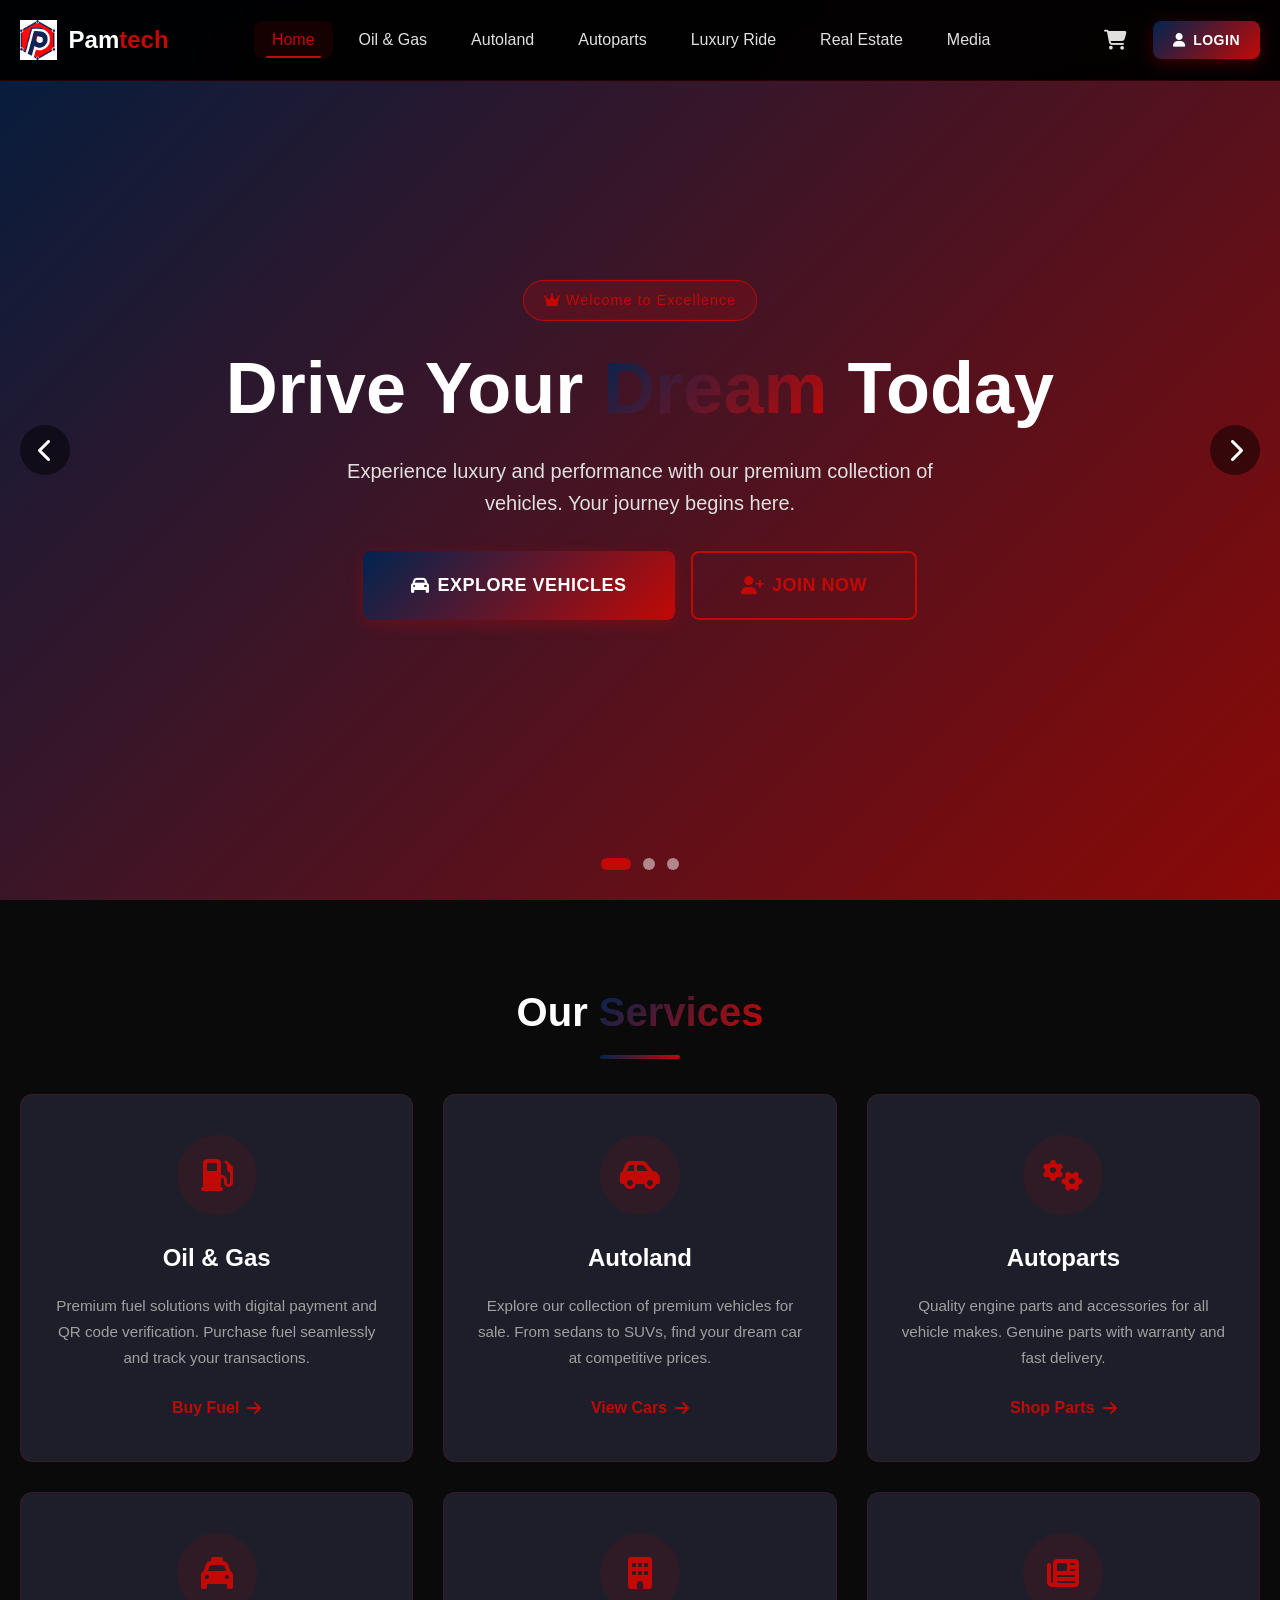
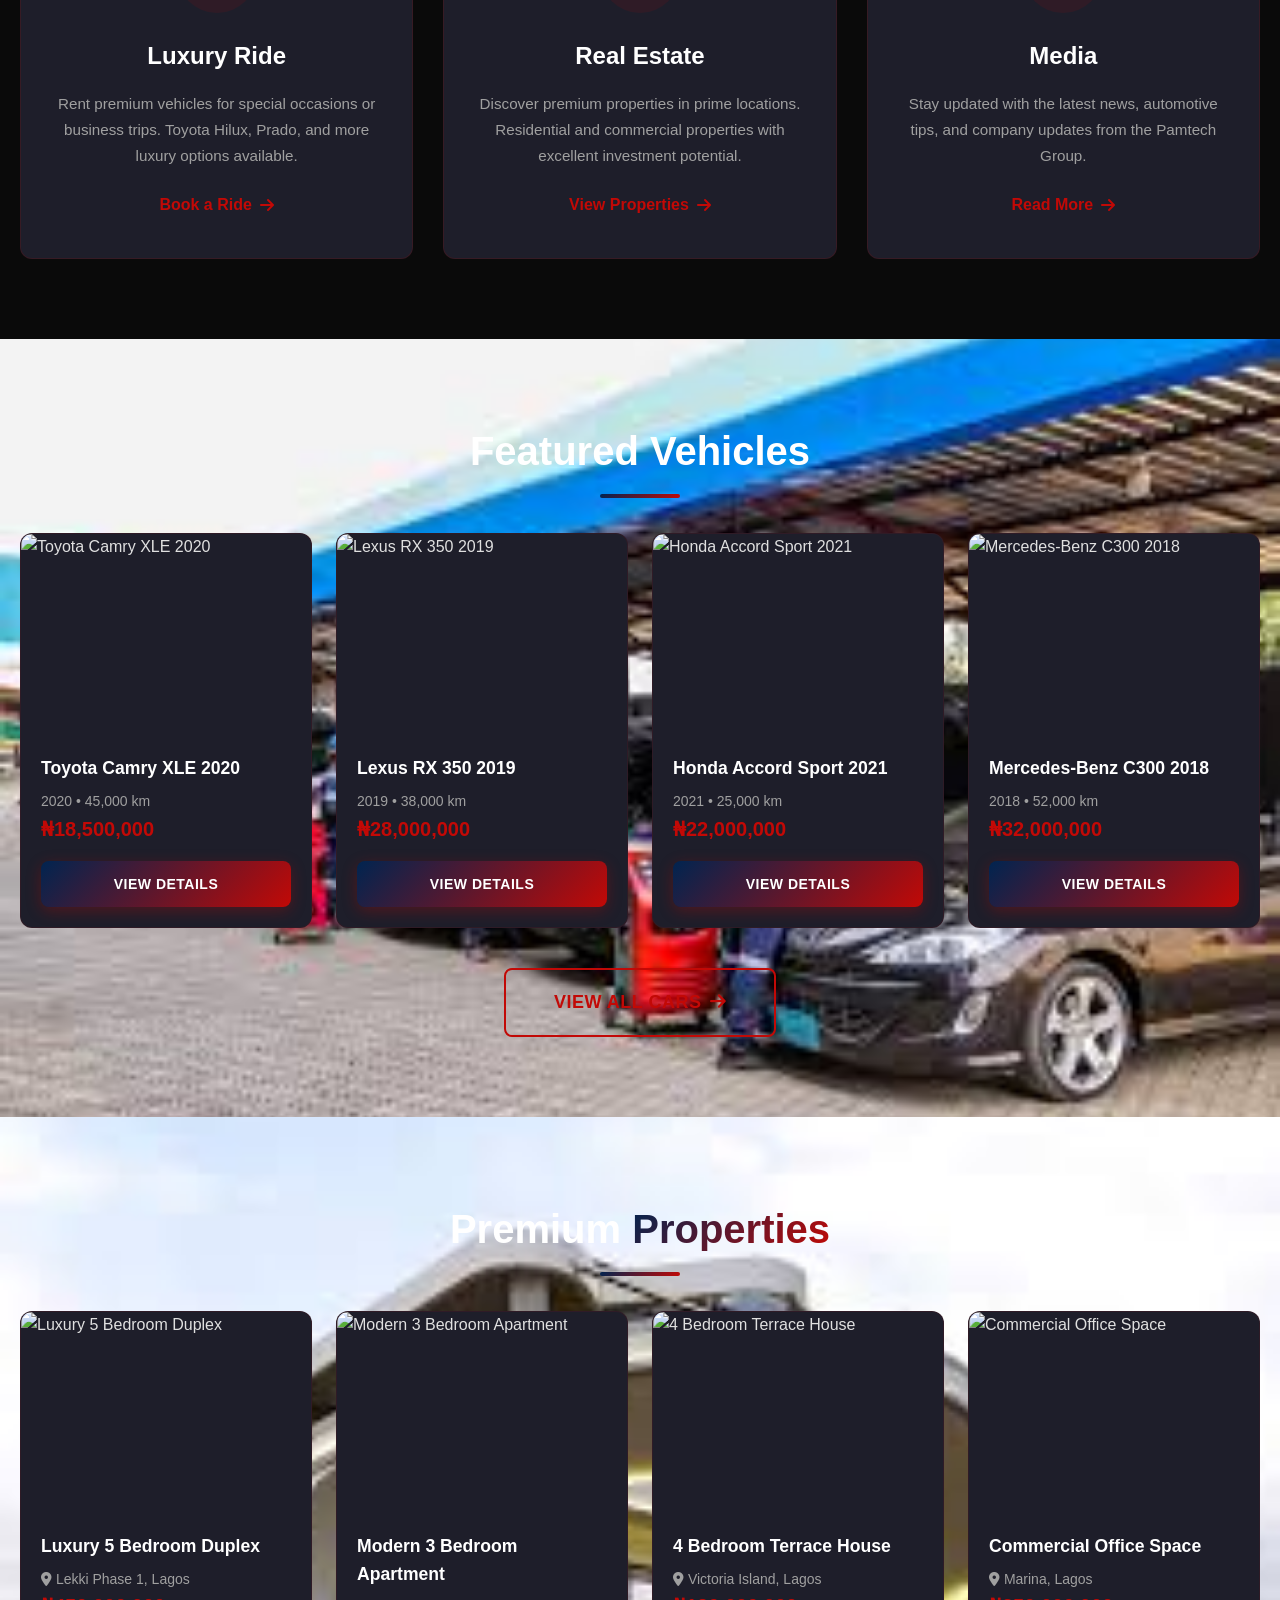
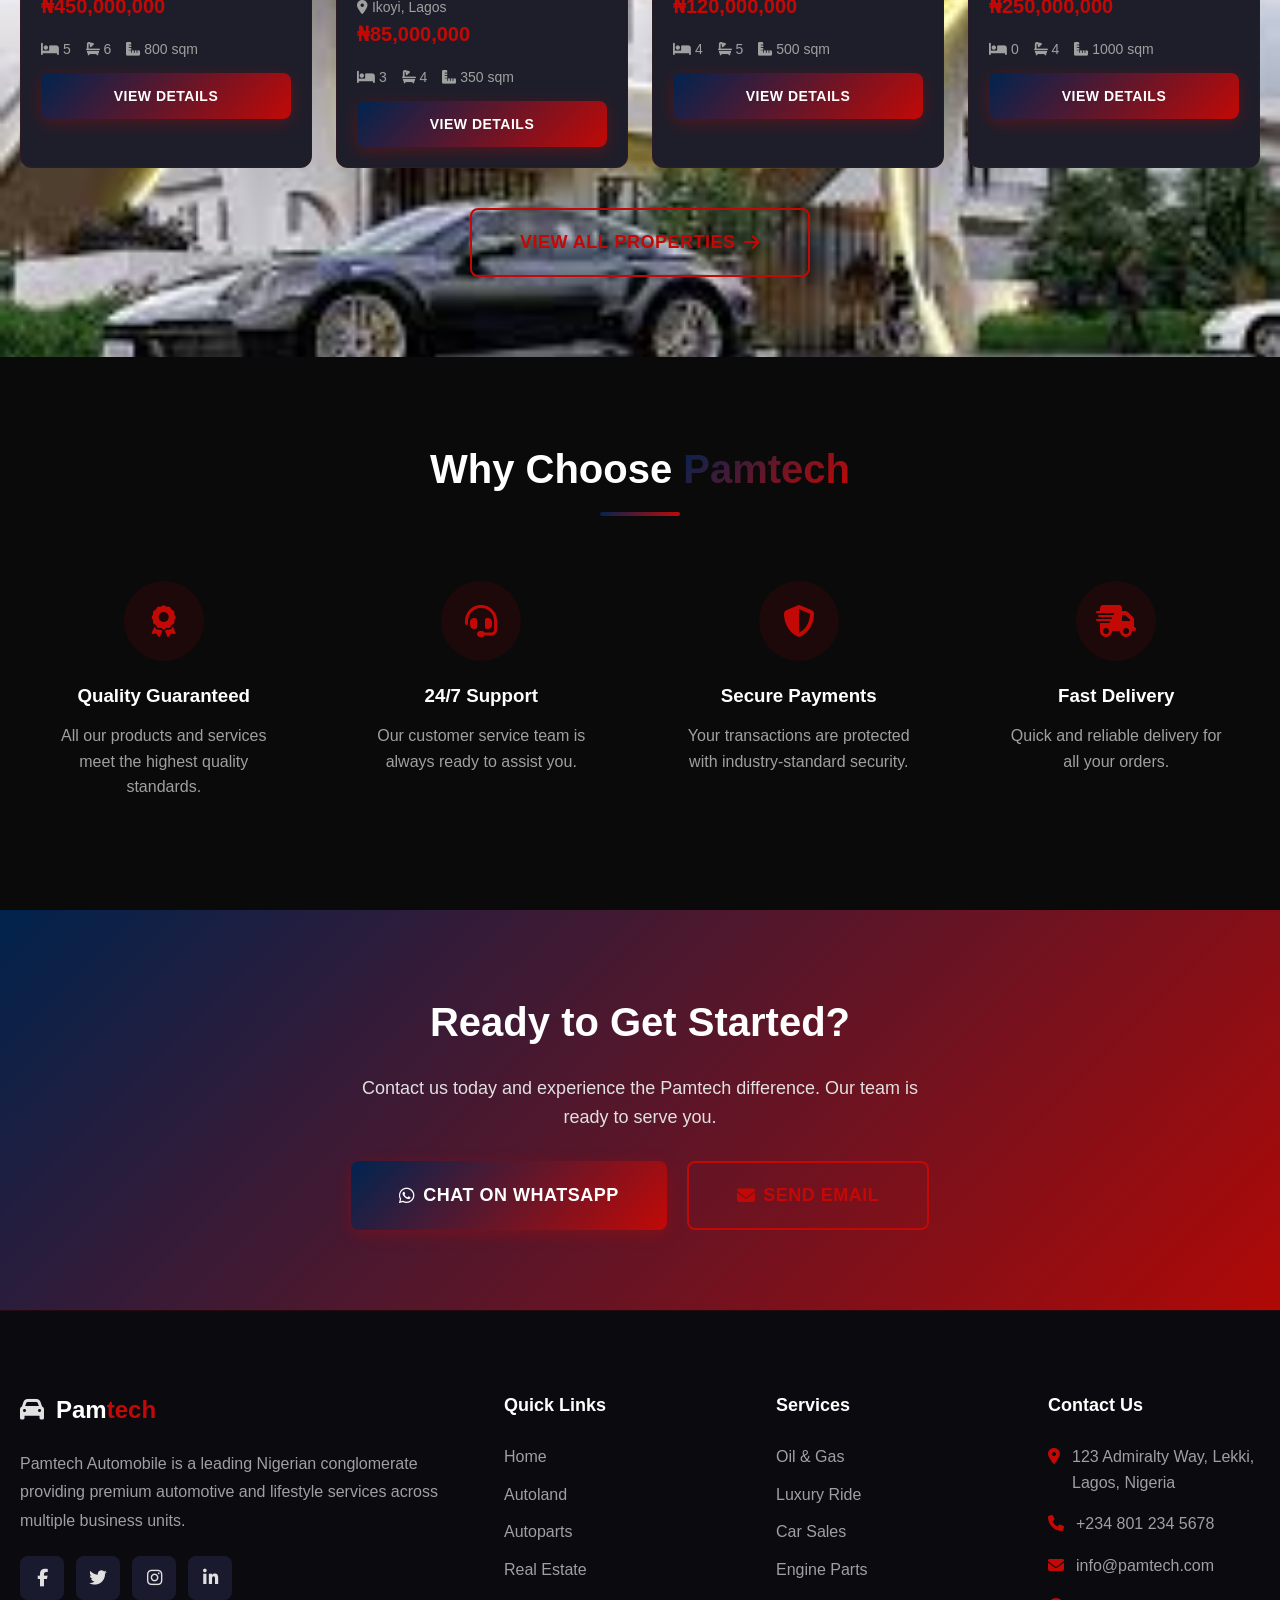
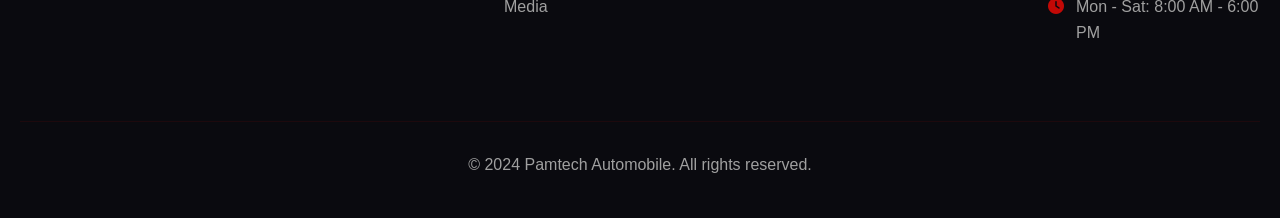
==== index.html @ 3d75d789 "first commit" ====
<!DOCTYPE html>
<html lang="en">

<head>
    <meta charset="UTF-8">
    <meta name="viewport" content="width=device-width, initial-scale=1.0">
    <title>Pamtech Automobile - Premium Automotive Services</title>
    <meta name="description"
        content="Pamtech Automobile - Your trusted partner for Oil & Gas, Car Sales, Autoparts, Luxury Rides, Real Estate, and Media services in Nigeria.">

    <!-- Font Awesome -->
    <link rel="stylesheet" href="https://cdnjs.cloudflare.com/ajax/libs/font-awesome/6.4.0/css/all.min.css">

    <!-- Main Stylesheet -->
    <style>
        /* ============================================
           PAMTECH AUTOMOBILE - MAIN STYLESHEET
           Theme: Dark + Custom Red (#c20906) & Dark Blue (#002450)
           ============================================ */

        /* CSS Variables */
        :root {
            --primary-red: #c20906;
            --primary-red-light: #e03a2e;
            --primary-blue: #002450;
            --primary-blue-light: #003a7a;
            --primary-white: #FFFFFF;
            --bg-main: #FFFFFF;
            --bg-section: #F8FAFC;
            --bg-card: #EAF1FF;
            --text-dark: #002450;
            --text-light: #020202;
            --text-muted: #6B7280;
            --accent-red: #c20906;
            --accent-blue: #002450;
            --gradient-primary: linear-gradient(135deg, #002450, #c20906);
            --gradient-hero: linear-gradient(135deg, rgba(0, 36, 80, 0.85), rgba(194, 9, 6, 0.8));
            --shadow-soft: 0 4px 15px rgba(0, 36, 80, 0.15);
            --shadow-card: 0 8px 25px rgba(0, 0, 0, 0.1);
            --shadow-dark: 0 4px 20px rgba(0, 0, 0, 0.3);
            --transition-fast: 0.2s ease;
            --transition-normal: 0.3s ease;
            --transition-slow: 0.5s ease;
            --radius-sm: 4px;
            --radius-md: 8px;
            --radius-lg: 12px;
            --radius-xl: 20px;
        }

        *,
        *::before,
        *::after {
            margin: 0;
            padding: 0;
            box-sizing: border-box;
        }

        html {
            scroll-behavior: smooth;
        }

        body {
            font-family: 'Segoe UI', Tahoma, Geneva, Verdana, sans-serif;
            background-color: #0a0a0a;
            color: #e0e0e0;
            line-height: 1.6;
            min-height: 100vh;
            overflow-x: hidden;
        }

        a {
            text-decoration: none;
            color: inherit;
            transition: var(--transition-fast);
        }

        img {
            max-width: 100%;
            height: auto;
            display: block;
        }

        button {
            cursor: pointer;
            border: none;
            outline: none;
            font-family: inherit;
            transition: var(--transition-fast);
        }

        input,
        select,
        textarea {
            font-family: inherit;
            outline: none;
            border: none;
        }

        ul,
        ol {
            list-style: none;
        }

        .container {
            max-width: 1400px;
            margin: 0 auto;
            padding: 0 20px;
        }

        .section {
            padding: 80px 0;
        }

        .section-title {
            font-size: 2.5rem;
            font-weight: 700;
            text-align: center;
            margin-bottom: 50px;
            position: relative;
            color: #ffffff;
        }

        .section-title::after {
            content: '';
            position: absolute;
            bottom: -15px;
            left: 50%;
            transform: translateX(-50%);
            width: 80px;
            height: 4px;
            background: var(--gradient-primary);
            border-radius: var(--radius-sm);
        }

        .text-gold {
            color: #c20906;
        }

        .text-gradient {
            background: var(--gradient-primary);
            -webkit-background-clip: text;
            -webkit-text-fill-color: transparent;
            background-clip: text;
        }

        .btn {
            display: inline-flex;
            align-items: center;
            justify-content: center;
            gap: 8px;
            padding: 14px 32px;
            font-size: 1rem;
            font-weight: 600;
            border-radius: var(--radius-md);
            transition: var(--transition-normal);
            text-transform: uppercase;
            letter-spacing: 0.5px;
        }

        .btn-primary {
            background: var(--gradient-primary);
            color: white;
            box-shadow: 0 4px 15px rgba(194, 9, 6, 0.3);
        }

        .btn-primary:hover {
            transform: translateY(-3px);
            box-shadow: 0 6px 25px rgba(194, 9, 6, 0.5);
        }

        .btn-secondary {
            background: transparent;
            color: #c20906;
            border: 2px solid #c20906;
        }

        .btn-secondary:hover {
            background: #c20906;
            color: white;
        }

        .btn-dark {
            background: #1a1a2e;
            color: white;
            border: 1px solid rgba(194, 9, 6, 0.3);
        }

        .btn-dark:hover {
            background: #c20906;
            color: white;
            border-color: #c20906;
        }

        .btn-sm {
            padding: 8px 20px;
            font-size: 0.875rem;
        }

        .btn-lg {
            padding: 18px 48px;
            font-size: 1.125rem;
        }

        .card {
            background: #1e1e2a;
            border-radius: var(--radius-lg);
            overflow: hidden;
            transition: var(--transition-normal);
            border: 1px solid rgba(194, 9, 6, 0.1);
        }

        .card:hover {
            transform: translateY(-8px);
            box-shadow: var(--shadow-card);
            border-color: rgba(194, 9, 6, 0.3);
        }

        .grid {
            display: grid;
            gap: 30px;
        }

        .grid-2 {
            grid-template-columns: repeat(2, 1fr);
        }

        .grid-3 {
            grid-template-columns: repeat(3, 1fr);
        }

        .grid-4 {
            grid-template-columns: repeat(4, 1fr);
        }

        /* Navigation */
        .navbar {
            position: fixed;
            top: 0;
            left: 0;
            right: 0;
            z-index: 1000;
            background: rgba(0, 0, 0, 0.95);
            backdrop-filter: blur(10px);
            border-bottom: 1px solid rgba(194, 9, 6, 0.2);
            transition: var(--transition-normal);
        }

        .navbar.scrolled {
            background: rgba(0, 36, 80, 0.98);
            box-shadow: var(--shadow-dark);
        }

        .navbar .container {
            display: flex;
            align-items: center;
            justify-content: space-between;
            height: 80px;
        }

        .logo {
            display: flex;
            align-items: center;
            gap: 12px;
            font-size: 1.5rem;
            font-weight: 700;
        }

        .logo-icon img {
            height: 40px;
            width: auto;
            display: block;
        }

        .logo-text {
            color: white;
        }

        .logo-text span {
            color: #c20906;
        }

        .nav-menu {
            display: flex;
            align-items: center;
            gap: 8px;
        }

        .nav-link {
            padding: 10px 18px;
            color: #e0e0e0;
            font-weight: 500;
            border-radius: var(--radius-md);
            transition: var(--transition-fast);
        }

        .nav-link:hover,
        .nav-link.active {
            color: #c20906;
            background: rgba(194, 9, 6, 0.1);
        }

        .nav-actions {
            display: flex;
            align-items: center;
            gap: 16px;
        }

        .cart-icon {
            position: relative;
            padding: 10px;
            color: #e0e0e0;
            font-size: 1.25rem;
            transition: var(--transition-fast);
        }

        .cart-icon:hover {
            color: #c20906;
        }

        .cart-count {
            position: absolute;
            top: 0;
            right: 0;
            width: 20px;
            height: 20px;
            background: #c20906;
            color: white;
            font-size: 0.75rem;
            font-weight: 700;
            border-radius: 50%;
            display: flex;
            align-items: center;
            justify-content: center;
        }

        .mobile-menu-btn {
            display: none;
            flex-direction: column;
            gap: 5px;
            padding: 10px;
            background: none;
        }

        .mobile-menu-btn span {
            width: 25px;
            height: 2px;
            background: white;
            transition: var(--transition-fast);
        }

        /* Hero Carousel */
        .hero-carousel {
            position: relative;
            height: 100vh;
            min-height: 700px;
            overflow: hidden;
            margin-top: 0;
        }

        .carousel-slides {
            position: relative;
            width: 100%;
            height: 100%;
        }

        .carousel-slide {
            position: absolute;
            top: 0;
            left: 0;
            width: 100%;
            height: 100%;
            opacity: 0;
            visibility: hidden;
            transition: opacity 0.8s ease-in-out, visibility 0.8s ease-in-out;
            background-size: cover;
            background-position: center;
            background-repeat: no-repeat;
        }

        .carousel-slide.active {
            opacity: 1;
            visibility: visible;
        }

        .carousel-slide::before {
            content: '';
            position: absolute;
            top: 0;
            left: 0;
            width: 100%;
            height: 100%;
            background: linear-gradient(135deg, rgba(0, 36, 80, 0.75), rgba(194, 9, 6, 0.7));
            z-index: 1;
        }

        .carousel-content {
            position: absolute;
            top: 50%;
            left: 50%;
            transform: translate(-50%, -50%);
            text-align: center;
            z-index: 2;
            width: 90%;
            max-width: 900px;
            color: white;
            animation: fadeInUp 0.8s ease;
        }

        .carousel-badge {
            display: inline-block;
            padding: 8px 20px;
            background: rgba(194, 9, 6, 0.2);
            border: 1px solid #c20906;
            border-radius: 50px;
            color: #c20906;
            font-size: 0.9rem;
            margin-bottom: 1.5rem;
            letter-spacing: 1px;
        }

        .carousel-content h1 {
            font-size: clamp(2.5rem, 6vw, 4.5rem);
            font-weight: 800;
            margin-bottom: 1.5rem;
            line-height: 1.2;
        }

        .carousel-content h1 span {
            background: var(--gradient-primary);
            -webkit-background-clip: text;
            background-clip: text;
            color: transparent;
        }

        .carousel-tagline {
            font-size: 1.25rem;
            color: #e0e0e0;
            margin-bottom: 2rem;
            max-width: 600px;
            margin-left: auto;
            margin-right: auto;
        }

        .carousel-buttons {
            display: flex;
            gap: 1rem;
            justify-content: center;
            flex-wrap: wrap;
        }

        .carousel-arrow {
            position: absolute;
            top: 50%;
            transform: translateY(-50%);
            width: 50px;
            height: 50px;
            background: rgba(0, 0, 0, 0.5);
            border-radius: 50%;
            display: flex;
            align-items: center;
            justify-content: center;
            cursor: pointer;
            z-index: 3;
            transition: var(--transition-normal);
            color: white;
            font-size: 1.5rem;
        }

        .carousel-arrow:hover {
            background: #c20906;
        }

        .carousel-arrow.prev {
            left: 20px;
        }

        .carousel-arrow.next {
            right: 20px;
        }

        .carousel-nav {
            position: absolute;
            bottom: 30px;
            left: 50%;
            transform: translateX(-50%);
            display: flex;
            gap: 12px;
            z-index: 3;
        }

        .carousel-dot {
            width: 12px;
            height: 12px;
            border-radius: 50%;
            background: rgba(255, 255, 255, 0.5);
            cursor: pointer;
            transition: var(--transition-normal);
        }

        .carousel-dot.active {
            background: #c20906;
            width: 30px;
            border-radius: 20px;
        }

        /* Services */
        .services-section {
            background-color: #0a0a0a;
        }

        .services-grid {
            display: grid;
            grid-template-columns: repeat(auto-fit, minmax(350px, 1fr));
            gap: 30px;
        }

        .service-card {
            background: #1e1e2a;
            border-radius: var(--radius-lg);
            padding: 40px 30px;
            text-align: center;
            transition: var(--transition-normal);
            border: 1px solid rgba(194, 9, 6, 0.15);
            position: relative;
            overflow: hidden;
        }

        .service-card::before {
            content: '';
            position: absolute;
            top: 0;
            left: 0;
            right: 0;
            height: 4px;
            background: var(--gradient-primary);
            transform: scaleX(0);
            transition: var(--transition-normal);
        }

        .service-card:hover::before {
            transform: scaleX(1);
        }

        .service-card:hover {
            transform: translateY(-10px);
            box-shadow: var(--shadow-card);
            border-color: rgba(194, 9, 6, 0.3);
        }

        .service-icon {
            width: 80px;
            height: 80px;
            background: rgba(194, 9, 6, 0.1);
            border-radius: 50%;
            display: flex;
            align-items: center;
            justify-content: center;
            margin: 0 auto 24px;
            font-size: 2rem;
            color: #c20906;
            transition: var(--transition-normal);
        }

        .service-card:hover .service-icon {
            background: var(--gradient-primary);
            color: white;
            transform: rotateY(360deg);
        }

        .service-title {
            font-size: 1.5rem;
            font-weight: 600;
            margin-bottom: 16px;
            color: white;
        }

        .service-description {
            color: #a0a0a0;
            font-size: 0.95rem;
            line-height: 1.7;
            margin-bottom: 24px;
        }

        .service-link {
            display: inline-flex;
            align-items: center;
            gap: 8px;
            color: #c20906;
            font-weight: 600;
            transition: var(--transition-fast);
        }

        .service-link:hover {
            gap: 12px;
        }

        /* Products & Properties Grid */
        .products-grid {
            display: grid;
            grid-template-columns: repeat(auto-fill, minmax(280px, 1fr));
            gap: 24px;
        }

        .product-card {
            background: #1e1e2a;
            border-radius: var(--radius-lg);
            overflow: hidden;
            transition: var(--transition-normal);
            border: 1px solid rgba(194, 9, 6, 0.1);
        }

        .product-card:hover {
            transform: translateY(-5px);
            box-shadow: var(--shadow-card);
            border-color: rgba(194, 9, 6, 0.3);
        }

        .product-image {
            width: 100%;
            height: 200px;
            object-fit: cover;
        }

        .product-info {
            padding: 20px;
        }

        .product-name {
            font-size: 1.1rem;
            font-weight: 600;
            color: white;
            margin-bottom: 8px;
        }

        .product-price {
            font-size: 1.25rem;
            font-weight: 700;
            color: #c20906;
            margin-bottom: 16px;
        }

        .product-actions {
            display: flex;
            gap: 10px;
        }

        .product-actions .btn {
            flex: 1;
            padding: 12px;
            font-size: 0.875rem;
        }

        /* Footer */
        .footer {
            background: #0a0a0f;
            border-top: 1px solid rgba(194, 9, 6, 0.15);
            padding: 80px 0 40px;
        }

        .footer-grid {
            display: grid;
            grid-template-columns: 2fr repeat(3, 1fr);
            gap: 60px;
            margin-bottom: 60px;
        }

        .footer-brand p {
            color: #a0a0a0;
            margin: 20px 0;
            line-height: 1.8;
        }

        .social-links {
            display: flex;
            gap: 12px;
        }

        .social-link {
            width: 44px;
            height: 44px;
            background: #1a1a2e;
            border-radius: var(--radius-md);
            display: flex;
            align-items: center;
            justify-content: center;
            color: #e0e0e0;
            font-size: 1.1rem;
            transition: var(--transition-fast);
        }

        .social-link:hover {
            background: #c20906;
            color: white;
        }

        .footer-title {
            font-size: 1.125rem;
            font-weight: 600;
            margin-bottom: 24px;
            color: white;
        }

        .footer-links li {
            margin-bottom: 12px;
        }

        .footer-links a {
            color: #a0a0a0;
            transition: var(--transition-fast);
        }

        .footer-links a:hover {
            color: #c20906;
            padding-left: 8px;
        }

        .footer-contact li {
            display: flex;
            align-items: flex-start;
            gap: 12px;
            margin-bottom: 16px;
            color: #a0a0a0;
        }

        .footer-contact i {
            color: #c20906;
            margin-top: 4px;
        }

        .footer-bottom {
            border-top: 1px solid rgba(194, 9, 6, 0.1);
            padding-top: 30px;
            text-align: center;
            color: #a0a0a0;
        }

        /* Animations */
        @keyframes fadeInUp {
            from {
                opacity: 0;
                transform: translateY(30px);
            }
            to {
                opacity: 1;
                transform: translateY(0);
            }
        }

        /* Responsive */
        @media (max-width: 992px) {
            .footer-grid {
                grid-template-columns: repeat(2, 1fr);
            }
            .carousel-arrow {
                width: 40px;
                height: 40px;
                font-size: 1.2rem;
            }
        }

        @media (max-width: 768px) {
            .nav-menu,
            .nav-actions .nav-btn {
                display: none;
            }
            .mobile-menu-btn {
                display: flex;
            }
            .section-title {
                font-size: 2rem;
            }
            .services-grid {
                grid-template-columns: 1fr;
            }
            .grid-2,
            .grid-3,
            .grid-4 {
                grid-template-columns: 1fr;
            }
            .footer-grid {
                grid-template-columns: 1fr;
                gap: 40px;
            }
            .carousel-arrow {
                display: none;
            }
        }

        @media (max-width: 480px) {
            .carousel-content h1 {
                font-size: 2rem;
            }
            .carousel-tagline {
                font-size: 1rem;
            }
            .section {
                padding: 50px 0;
            }
        }

        .notification {
            position: fixed;
            top: 100px;
            right: 20px;
            background: #1e1e2a;
            border-radius: var(--radius-md);
            padding: 20px 24px;
            display: flex;
            align-items: center;
            gap: 16px;
            box-shadow: var(--shadow-card);
            border-left: 4px solid #c20906;
            z-index: 3000;
            transform: translateX(150%);
            transition: var(--transition-normal);
        }

        .notification.show {
            transform: translateX(0);
        }

        /* ============================================
           WORLD-CLASS SCROLL TO TOP BUTTON (PERCENTAGE)
           ============================================ */
        .scroll-top-btn {
            position: fixed;
            bottom: 30px;
            right: 30px;
            width: 64px;
            height: 64px;
            border-radius: 50%;
            background: #1e1e2a;
            border: 2px solid rgba(194, 9, 6, 0.7);
            backdrop-filter: blur(4px);
            display: flex;
            flex-direction: column;
            align-items: center;
            justify-content: center;
            gap: 2px;
            cursor: pointer;
            z-index: 9999;
            opacity: 0;
            visibility: hidden;
            transform: scale(0.7);
            transition: all 0.35s cubic-bezier(0.2, 0.9, 0.4, 1.1);
            box-shadow: 0 8px 20px rgba(0, 0, 0, 0.4), 0 0 0 0 rgba(194, 9, 6, 0.2);
            color: white;
            font-weight: 600;
            text-decoration: none;
        }

        .scroll-top-btn.visible {
            opacity: 1;
            visibility: visible;
            transform: scale(1);
        }

        .scroll-top-btn:hover {
            background: #c20906;
            border-color: #c20906;
            transform: scale(1.08);
            box-shadow: 0 12px 28px rgba(194, 9, 6, 0.4);
        }

        .scroll-top-btn:active {
            transform: scale(0.96);
        }

        .scroll-top-btn i {
            font-size: 20px;
            margin-bottom: 2px;
            filter: drop-shadow(0 1px 2px rgba(0,0,0,0.2));
        }

        .scroll-percent-text {
            font-size: 12px;
            font-weight: 700;
            letter-spacing: 0.5px;
            background: rgba(0,0,0,0.6);
            padding: 0px 4px;
            border-radius: 20px;
            line-height: 1.2;
        }

        .scroll-top-btn:hover .scroll-percent-text {
            background: rgba(0,0,0,0.8);
        }

        /* subtle ring pulse effect */
        @keyframes softPulse {
            0% { box-shadow: 0 0 0 0 rgba(194, 9, 6, 0.4); }
            70% { box-shadow: 0 0 0 8px rgba(194, 9, 6, 0); }
            100% { box-shadow: 0 0 0 0 rgba(194, 9, 6, 0); }
        }

        .scroll-top-btn.visible {
            animation: softPulse 1.5s infinite;
        }

        .scroll-top-btn:hover {
            animation: none;
        }

        @media (max-width: 768px) {
            .scroll-top-btn {
                width: 54px;
                height: 54px;
                bottom: 20px;
                right: 20px;
            }
            .scroll-top-btn i {
                font-size: 18px;
            }
            .scroll-percent-text {
                font-size: 10px;
            }
        }

        /* ============================================
           WORLD-CLASS HAMBURGER MENU (MOBILE DRAWER)
           ============================================ */
        .mobile-drawer-overlay {
            position: fixed;
            top: 0;
            left: 0;
            width: 100%;
            height: 100%;
            background: rgba(0, 0, 0, 0.7);
            backdrop-filter: blur(5px);
            z-index: 2000;
            opacity: 0;
            visibility: hidden;
            transition: opacity 0.3s ease, visibility 0.3s ease;
        }

        .mobile-drawer-overlay.active {
            opacity: 1;
            visibility: visible;
        }

        .mobile-drawer {
            position: fixed;
            top: 0;
            right: -100%;
            width: min(85%, 320px);
            height: 100%;
            background: #0f0f17;
            backdrop-filter: blur(20px);
            box-shadow: -10px 0 30px rgba(0, 0, 0, 0.5);
            z-index: 2001;
            transition: right 0.4s cubic-bezier(0.2, 0.9, 0.4, 1.1);
            display: flex;
            flex-direction: column;
            border-left: 1px solid rgba(194, 9, 6, 0.3);
        }

        .mobile-drawer.open {
            right: 0;
        }

        .drawer-header {
            display: flex;
            justify-content: space-between;
            align-items: center;
            padding: 24px 20px;
            border-bottom: 1px solid rgba(194, 9, 6, 0.2);
            background: rgba(0, 0, 0, 0.5);
        }

        .drawer-logo {
            display: flex;
            align-items: center;
            gap: 10px;
            font-size: 1.3rem;
            font-weight: 700;
            color: white;
        }

        .drawer-logo span {
            color: #c20906;
        }

        .drawer-close {
            width: 40px;
            height: 40px;
            background: rgba(194, 9, 6, 0.15);
            border-radius: 50%;
            display: flex;
            align-items: center;
            justify-content: center;
            cursor: pointer;
            transition: all 0.2s;
            color: white;
            font-size: 1.2rem;
        }

        .drawer-close:hover {
            background: #c20906;
            transform: rotate(90deg);
        }

        .drawer-nav {
            flex: 1;
            padding: 30px 20px;
            display: flex;
            flex-direction: column;
            gap: 12px;
        }

        .drawer-nav-link {
            display: flex;
            align-items: center;
            gap: 14px;
            padding: 14px 18px;
            font-size: 1.1rem;
            font-weight: 500;
            color: #e0e0e0;
            border-radius: var(--radius-md);
            transition: all 0.25s;
            background: rgba(255, 255, 255, 0.02);
            border: 1px solid transparent;
        }

        .drawer-nav-link i {
            width: 24px;
            color: #c20906;
            font-size: 1.2rem;
        }

        .drawer-nav-link:hover, .drawer-nav-link.active {
            background: rgba(194, 9, 6, 0.12);
            border-color: rgba(194, 9, 6, 0.3);
            color: white;
            transform: translateX(6px);
        }

        .drawer-footer {
            padding: 24px 20px 40px;
            border-top: 1px solid rgba(194, 9, 6, 0.15);
            display: flex;
            flex-direction: column;
            gap: 16px;
        }

        .drawer-auth-btn {
            display: flex;
            align-items: center;
            justify-content: center;
            gap: 12px;
            background: var(--gradient-primary);
            padding: 12px;
            border-radius: var(--radius-md);
            color: white;
            font-weight: 600;
            transition: 0.2s;
        }

        .drawer-auth-btn:hover {
            transform: translateY(-2px);
            box-shadow: 0 6px 14px rgba(194, 9, 6, 0.3);
        }

        .drawer-social {
            display: flex;
            justify-content: center;
            gap: 18px;
            margin-top: 8px;
        }

        .drawer-social a {
            width: 38px;
            height: 38px;
            background: #1a1a2e;
            border-radius: 50%;
            display: flex;
            align-items: center;
            justify-content: center;
            color: #e0e0e0;
            transition: 0.2s;
        }

        .drawer-social a:hover {
            background: #c20906;
            color: white;
        }

        body.drawer-open {
            overflow: hidden;
        }

        /* ============================================
           WORLD-CLASS HOVER EFFECTS (CTAs + NAVBAR)
           ============================================ */

        /* --- NAVBAR LINK HOVER EFFECTS (premium underline + subtle scale) --- */
        .nav-link {
            position: relative;
            transition: color 0.3s ease, background 0.3s ease;
        }

        .nav-link::after {
            content: '';
            position: absolute;
            bottom: 0;
            left: 50%;
            width: 0;
            height: 2px;
            background: linear-gradient(90deg, #c20906, #ff4d4d);
            transition: width 0.35s cubic-bezier(0.2, 0.9, 0.4, 1.1), left 0.35s ease;
            border-radius: 2px;
        }

        .nav-link:hover::after {
            width: 70%;
            left: 15%;
        }

        .nav-link:hover {
            color: #c20906;
            text-shadow: 0 0 5px rgba(194, 9, 6, 0.3);
            transform: translateY(-1px);
        }

        /* active link gets a permanent underline accent */
        .nav-link.active::after {
            width: 70%;
            left: 15%;
            background: #c20906;
        }

        /* --- CTA BUTTONS (all .btn classes) --- */
        .btn {
            transition: all 0.35s cubic-bezier(0.2, 0.9, 0.4, 1.1);
            position: relative;
            overflow: hidden;
        }

        /* premium glow & scale */
        .btn-primary:hover {
            transform: scale(1.05) translateY(-3px);
            box-shadow: 0 12px 28px rgba(194, 9, 6, 0.5);
            letter-spacing: 1px;
        }

        .btn-secondary:hover {
            transform: scale(1.05) translateY(-2px);
            box-shadow: 0 8px 20px rgba(194, 9, 6, 0.4);
            background: #c20906;
            border-color: #c20906;
            letter-spacing: 1px;
        }

        .btn-dark:hover {
            transform: scale(1.05) translateY(-2px);
            box-shadow: 0 8px 18px rgba(0, 0, 0, 0.5);
            background: #c20906;
            border-color: #c20906;
        }

        /* icon movement on CTA hover */
        .btn i, .service-link i, .drawer-auth-btn i {
            transition: transform 0.3s ease;
        }

        .btn:hover i, .service-link:hover i, .drawer-auth-btn:hover i {
            transform: translateX(5px) scale(1.1);
        }

        /* service link hover effect */
        .service-link {
            transition: gap 0.3s ease, color 0.2s;
        }
        .service-link:hover {
            gap: 14px;
            color: #ff4d4d;
            text-shadow: 0 0 3px rgba(194,9,6,0.3);
        }

        /* product card action buttons */
        .product-actions .btn {
            transition: all 0.3s cubic-bezier(0.2, 0.9, 0.4, 1.1);
        }
        .product-actions .btn:hover {
            transform: translateY(-3px) scale(1.02);
            box-shadow: 0 6px 14px rgba(194, 9, 6, 0.4);
        }

        /* carousel buttons */
        .carousel-buttons .btn:hover {
            transform: scale(1.05) translateY(-3px);
        }

        /* footer social links */
        .social-link {
            transition: all 0.3s cubic-bezier(0.2, 0.9, 0.4, 1.1);
        }
        .social-link:hover {
            transform: translateY(-5px) scale(1.1);
            box-shadow: 0 6px 12px rgba(194, 9, 6, 0.3);
        }

        /* footer contact & link hovers */
        .footer-links a {
            transition: all 0.25s ease;
        }
        .footer-links a:hover {
            padding-left: 12px;
            color: #c20906;
            text-shadow: 0 0 4px rgba(194,9,6,0.2);
        }

        /* cart icon hover */
        .cart-icon:hover {
            transform: scale(1.1) rotate(5deg);
            color: #c20906;
        }

        /* mobile drawer links already have transformX, we add extra glow */
        .drawer-nav-link:hover {
            transform: translateX(8px);
            box-shadow: 0 2px 8px rgba(194, 9, 6, 0.2);
        }

        /* Login button in nav */
        .nav-actions .btn-primary.btn-sm:hover {
            transform: scale(1.08) translateY(-2px);
        }
    </style>
</head>

<body>
    <!-- Navigation -->
    <nav class="navbar">
        <div class="container">
            <a href="index.html" class="logo">
                <div class="logo-icon">
                    <img src="/img/download (3).png" alt="Pamtech Logo" style="height: 40px; width: auto;">
                </div>
                <span class="logo-text">Pam<span>tech</span></span>
            </a>
            <ul class="nav-menu">
                <li><a href="index.html" class="nav-link active">Home</a></li>
                <li><a href="fuel.html" class="nav-link">Oil & Gas</a></li>
                <li><a href="cars.html" class="nav-link">Autoland</a></li>
                <li><a href="autoparts.html" class="nav-link">Autoparts</a></li>
                <li><a href="luxury-rides.html" class="nav-link">Luxury Ride</a></li>
                <li><a href="properties.html" class="nav-link">Real Estate</a></li>
                <li><a href="media.html" class="nav-link">Media</a></li>
            </ul>
            <div class="nav-actions">
                <a href="cart.html" class="cart-icon">
                    <i class="fas fa-shopping-cart"></i>
                    <span class="cart-count" style="display: none;">0</span>
                </a>
                <a href="login.html" class="btn btn-primary btn-sm auth-link">
                    <i class="fas fa-user"></i> Login
                </a>
                <button class="mobile-menu-btn" id="hamburgerBtn" aria-label="Menu">
                    <span></span>
                    <span></span>
                    <span></span>
                </button>
            </div>
        </div>
    </nav>

    <!-- Mobile Drawer Overlay & Panel -->
    <div class="mobile-drawer-overlay" id="drawerOverlay"></div>
    <div class="mobile-drawer" id="mobileDrawer">
        <div class="drawer-header">
            <div class="drawer-logo">
                <i class="fas fa-car" style="color: #c20906;"></i>
                <span>Pam<span>tech</span></span>
            </div>
            <div class="drawer-close" id="drawerCloseBtn">
                <i class="fas fa-times"></i>
            </div>
        </div>
        <div class="drawer-nav">
            <a href="index.html" class="drawer-nav-link active"><i class="fas fa-home"></i> Home</a>
            <a href="fuel.html" class="drawer-nav-link"><i class="fas fa-gas-pump"></i> Oil & Gas</a>
            <a href="cars.html" class="drawer-nav-link"><i class="fas fa-car-side"></i> Autoland</a>
            <a href="autoparts.html" class="drawer-nav-link"><i class="fas fa-cogs"></i> Autoparts</a>
            <a href="luxury-rides.html" class="drawer-nav-link"><i class="fas fa-taxi"></i> Luxury Ride</a>
            <a href="properties.html" class="drawer-nav-link"><i class="fas fa-building"></i> Real Estate</a>
            <a href="media.html" class="drawer-nav-link"><i class="fas fa-newspaper"></i> Media</a>
            <a href="cart.html" class="drawer-nav-link"><i class="fas fa-shopping-cart"></i> Cart <span class="cart-count-drawer" style="margin-left: auto; background:#c20906; padding:2px 8px; border-radius:20px; font-size:12px;">0</span></a>
        </div>
        <div class="drawer-footer">
            <a href="login.html" class="drawer-auth-btn"><i class="fas fa-user-circle"></i> Sign In / Register</a>
            <div class="drawer-social">
                <a href="#"><i class="fab fa-facebook-f"></i></a>
                <a href="#"><i class="fab fa-twitter"></i></a>
                <a href="#"><i class="fab fa-instagram"></i></a>
                <a href="#"><i class="fab fa-linkedin-in"></i></a>
            </div>
        </div>
    </div>

    <!-- Hero Carousel Section -->
    <section class="hero-carousel">
        <div class="carousel-slides">
            <div class="carousel-slide active" style="background-image: url('https://images.unsplash.com/photo-1492144534655-ae79c964c9d7?w=1600');">
                <div class="carousel-content">
                    <div class="carousel-badge"><i class="fas fa-crown"></i> Welcome to Excellence</div>
                    <h1>Drive Your <span>Dream</span> Today</h1>
                    <p class="carousel-tagline">Experience luxury and performance with our premium collection of vehicles. Your journey begins here.</p>
                    <div class="carousel-buttons">
                        <a href="cars.html" class="btn btn-primary btn-lg"><i class="fas fa-car"></i> Explore Vehicles</a>
                        <a href="signup.html" class="btn btn-secondary btn-lg"><i class="fas fa-user-plus"></i> Join Now</a>
                    </div>
                </div>
            </div>
            <div class="carousel-slide" style="background-image: url('https://images.unsplash.com/photo-1549317661-bd32c8ce0db2?w=1600');">
                <div class="carousel-content">
                    <div class="carousel-badge"><i class="fas fa-gas-pump"></i> Oil & Gas Solutions</div>
                    <h1>Premium <span>Fuel</span> Services</h1>
                    <p class="carousel-tagline">Digital fuel purchase with QR verification. Quality guaranteed at competitive prices.</p>
                    <div class="carousel-buttons">
                        <a href="fuel.html" class="btn btn-primary btn-lg"><i class="fas fa-gas-pump"></i> Buy Fuel</a>
                        <a href="signup.html" class="btn btn-secondary btn-lg"><i class="fas fa-user-plus"></i> Get Started</a>
                    </div>
                </div>
            </div>
            <div class="carousel-slide" style="background-image: url('https://images.unsplash.com/photo-1600585154340-be6161a56a0c?w=1600');">
                <div class="carousel-content">
                    <div class="carousel-badge"><i class="fas fa-building"></i> Real Estate & Luxury</div>
                    <h1>Invest in <span>Premium</span> Properties</h1>
                    <p class="carousel-tagline">Discover exclusive properties in prime locations. Your dream home or investment awaits.</p>
                    <div class="carousel-buttons">
                        <a href="properties.html" class="btn btn-primary btn-lg"><i class="fas fa-building"></i> View Properties</a>
                        <a href="luxury-rides.html" class="btn btn-secondary btn-lg"><i class="fas fa-taxi"></i> Luxury Rides</a>
                    </div>
                </div>
            </div>
        </div>
        <div class="carousel-arrow prev" id="carouselPrev"><i class="fas fa-chevron-left"></i></div>
        <div class="carousel-arrow next" id="carouselNext"><i class="fas fa-chevron-right"></i></div>
        <div class="carousel-nav" id="carouselDots">
            <div class="carousel-dot active" data-slide="0"></div>
            <div class="carousel-dot" data-slide="1"></div>
            <div class="carousel-dot" data-slide="2"></div>
        </div>
    </section>

    <!-- Services Section -->
    <section class="section services-section" id="services">
        <div class="container">
            <h2 class="section-title">Our <span class="text-gradient">Services</span></h2>
            <div class="services-grid">
                <div class="service-card"><div class="service-icon"><i class="fas fa-gas-pump"></i></div><h3 class="service-title">Oil & Gas</h3><p class="service-description">Premium fuel solutions with digital payment and QR code verification. Purchase fuel seamlessly and track your transactions.</p><a href="fuel.html" class="service-link">Buy Fuel <i class="fas fa-arrow-right"></i></a></div>
                <div class="service-card"><div class="service-icon"><i class="fas fa-car-side"></i></div><h3 class="service-title">Autoland</h3><p class="service-description">Explore our collection of premium vehicles for sale. From sedans to SUVs, find your dream car at competitive prices.</p><a href="cars.html" class="service-link">View Cars <i class="fas fa-arrow-right"></i></a></div>
                <div class="service-card"><div class="service-icon"><i class="fas fa-cogs"></i></div><h3 class="service-title">Autoparts</h3><p class="service-description">Quality engine parts and accessories for all vehicle makes. Genuine parts with warranty and fast delivery.</p><a href="autoparts.html" class="service-link">Shop Parts <i class="fas fa-arrow-right"></i></a></div>
                <div class="service-card"><div class="service-icon"><i class="fas fa-taxi"></i></div><h3 class="service-title">Luxury Ride</h3><p class="service-description">Rent premium vehicles for special occasions or business trips. Toyota Hilux, Prado, and more luxury options available.</p><a href="luxury-rides.html" class="service-link">Book a Ride <i class="fas fa-arrow-right"></i></a></div>
                <div class="service-card"><div class="service-icon"><i class="fas fa-building"></i></div><h3 class="service-title">Real Estate</h3><p class="service-description">Discover premium properties in prime locations. Residential and commercial properties with excellent investment potential.</p><a href="properties.html" class="service-link">View Properties <i class="fas fa-arrow-right"></i></a></div>
                <div class="service-card"><div class="service-icon"><i class="fas fa-newspaper"></i></div><h3 class="service-title">Media</h3><p class="service-description">Stay updated with the latest news, automotive tips, and company updates from the Pamtech Group.</p><a href="media.html" class="service-link">Read More <i class="fas fa-arrow-right"></i></a></div>
            </div>
        </div>
    </section>

    <!-- Featured Cars & Properties -->
    <section class="section" style="background: url('/img/download\ \(9\).jpg') center/cover no-repeat;">
        <div class="container">
            <h2 class="section-title">Featured <span>Vehicles</span></h2>
            <div class="products-grid" id="featured-cars"></div>
            <div style="text-align: center; margin-top: 40px;"><a href="cars.html" class="btn btn-secondary btn-lg">View All Cars <i class="fas fa-arrow-right"></i></a></div>
        </div>
    </section>

    <section class="section" style="background: url('/img/images\ \(7\).jpg') center/cover no-repeat;">
        <div class="container">
            <h2 class="section-title">Premium <span class="text-gradient">Properties</span></h2>
            <div class="products-grid" id="featured-properties"></div>
            <div style="text-align: center; margin-top: 40px;"><a href="properties.html" class="btn btn-secondary btn-lg">View All Properties <i class="fas fa-arrow-right"></i></a></div>
        </div>
    </section>

    <section class="section" style="background: #0a0a0a;">
        <div class="container">
            <h2 class="section-title">Why Choose <span class="text-gradient">Pamtech</span></h2>
            <div class="grid grid-4" style="gap: 30px;">
                <div style="text-align: center; padding: 30px;"><div style="width: 80px; height: 80px; background: rgba(194, 9, 6, 0.1); border-radius: 50%; display: flex; align-items: center; justify-content: center; margin: 0 auto 20px;"><i class="fas fa-award" style="font-size: 2rem; color: #c20906;"></i></div><h3 style="margin-bottom: 12px; color: white;">Quality Guaranteed</h3><p style="color: #a0a0a0;">All our products and services meet the highest quality standards.</p></div>
                <div style="text-align: center; padding: 30px;"><div style="width: 80px; height: 80px; background: rgba(194, 9, 6, 0.1); border-radius: 50%; display: flex; align-items: center; justify-content: center; margin: 0 auto 20px;"><i class="fas fa-headset" style="font-size: 2rem; color: #c20906;"></i></div><h3 style="margin-bottom: 12px; color: white;">24/7 Support</h3><p style="color: #a0a0a0;">Our customer service team is always ready to assist you.</p></div>
                <div style="text-align: center; padding: 30px;"><div style="width: 80px; height: 80px; background: rgba(194, 9, 6, 0.1); border-radius: 50%; display: flex; align-items: center; justify-content: center; margin: 0 auto 20px;"><i class="fas fa-shield-alt" style="font-size: 2rem; color: #c20906;"></i></div><h3 style="margin-bottom: 12px; color: white;">Secure Payments</h3><p style="color: #a0a0a0;">Your transactions are protected with industry-standard security.</p></div>
                <div style="text-align: center; padding: 30px;"><div style="width: 80px; height: 80px; background: rgba(194, 9, 6, 0.1); border-radius: 50%; display: flex; align-items: center; justify-content: center; margin: 0 auto 20px;"><i class="fas fa-shipping-fast" style="font-size: 2rem; color: #c20906;"></i></div><h3 style="margin-bottom: 12px; color: white;">Fast Delivery</h3><p style="color: #a0a0a0;">Quick and reliable delivery for all your orders.</p></div>
            </div>
        </div>
    </section>

    <section class="section" style="background: linear-gradient(135deg, rgba(0, 36, 80, 0.95) 0%, rgba(194, 9, 6, 0.9) 100%);">
        <div class="container" style="text-align: center;">
            <h2 style="font-size: 2.5rem; margin-bottom: 20px; color: white;">Ready to Get Started?</h2>
            <p style="color: #e0e0e0; max-width: 600px; margin: 0 auto 30px; font-size: 1.125rem;">Contact us today and experience the Pamtech difference. Our team is ready to serve you.</p>
            <div style="display: flex; gap: 20px; justify-content: center; flex-wrap: wrap;">
                <a href="https://wa.me/2348012345678" class="btn btn-primary btn-lg" target="_blank"><i class="fab fa-whatsapp"></i> Chat on WhatsApp</a>
                <a href="mailto:info@pamtech.com" class="btn btn-secondary btn-lg"><i class="fas fa-envelope"></i> Send Email</a>
            </div>
        </div>
    </section>

    <footer class="footer">
        <div class="container">
            <div class="footer-grid">
                <div class="footer-brand"><a href="index.html" class="logo" style="margin-bottom: 20px;"><div class="logo-icon"><i class="fas fa-car"></i></div><span class="logo-text">Pam<span>tech</span></span></a><p>Pamtech Automobile is a leading Nigerian conglomerate providing premium automotive and lifestyle services across multiple business units.</p><div class="social-links"><a href="#" class="social-link"><i class="fab fa-facebook-f"></i></a><a href="#" class="social-link"><i class="fab fa-twitter"></i></a><a href="#" class="social-link"><i class="fab fa-instagram"></i></a><a href="#" class="social-link"><i class="fab fa-linkedin-in"></i></a></div></div>
                <div><h4 class="footer-title">Quick Links</h4><ul class="footer-links"><li><a href="index.html">Home</a></li><li><a href="cars.html">Autoland</a></li><li><a href="autoparts.html">Autoparts</a></li><li><a href="properties.html">Real Estate</a></li><li><a href="media.html">Media</a></li></ul></div>
                <div><h4 class="footer-title">Services</h4><ul class="footer-links"><li><a href="fuel.html">Oil & Gas</a></li><li><a href="luxury-rides.html">Luxury Ride</a></li><li><a href="cars.html">Car Sales</a></li><li><a href="autoparts.html">Engine Parts</a></li></ul></div>
                <div><h4 class="footer-title">Contact Us</h4><ul class="footer-contact"><li><i class="fas fa-map-marker-alt"></i><span>123 Admiralty Way, Lekki, Lagos, Nigeria</span></li><li><i class="fas fa-phone"></i><span>+234 801 234 5678</span></li><li><i class="fas fa-envelope"></i><span>info@pamtech.com</span></li><li><i class="fas fa-clock"></i><span>Mon - Sat: 8:00 AM - 6:00 PM</span></li></ul></div>
            </div>
            <div class="footer-bottom"><p>&copy; 2024 Pamtech Automobile. All rights reserved.</p></div>
        </div>
    </footer>

    <!-- Scroll to Top Button -->
    <div class="scroll-top-btn" id="scrollTopBtn">
        <i class="fas fa-chevron-up"></i>
        <span class="scroll-percent-text" id="scrollPercentLabel">0%</span>
    </div>

    <script>
        // Carousel logic (unchanged)
        const slides = document.querySelectorAll('.carousel-slide');
        const dots = document.querySelectorAll('.carousel-dot');
        const prevBtn = document.getElementById('carouselPrev');
        const nextBtn = document.getElementById('carouselNext');
        let currentSlide = 0;
        let slideInterval;

        function showSlide(index) {
            slides.forEach((slide, i) => slide.classList.toggle('active', i === index));
            dots.forEach((dot, i) => dot.classList.toggle('active', i === index));
            currentSlide = index;
        }
        function nextSlide() { let next = currentSlide + 1; if (next >= slides.length) next = 0; showSlide(next); resetInterval(); }
        function prevSlide() { let prev = currentSlide - 1; if (prev < 0) prev = slides.length - 1; showSlide(prev); resetInterval(); }
        function resetInterval() { clearInterval(slideInterval); slideInterval = setInterval(nextSlide, 5000); }
        if (prevBtn && nextBtn) { prevBtn.addEventListener('click', prevSlide); nextBtn.addEventListener('click', nextSlide); }
        dots.forEach(dot => dot.addEventListener('click', () => { showSlide(parseInt(dot.dataset.slide)); resetInterval(); }));
        slideInterval = setInterval(nextSlide, 5000);

        // Storage & Data
        const Storage = {
            get(key) { const data = localStorage.getItem(key); return data ? JSON.parse(data) : null; },
            set(key, value) { localStorage.setItem(key, JSON.stringify(value)); },
            init() {
                if (!this.get('users')) this.set('users', []);
                if (!this.get('currentUser')) this.set('currentUser', null);
                if (!this.get('cars')) this.set('cars', [
                    { id: 1, name: 'Toyota Camry XLE 2020', price: 18500000, image: 'https://images.unsplash.com/photo-1621007947382-bb3c3994e3fb?w=600', year: 2020, mileage: 45000 },
                    { id: 2, name: 'Lexus RX 350 2019', price: 28000000, image: 'https://images.unsplash.com/photo-1549317661-bd32c8ce0db2?w=600', year: 2019, mileage: 38000 },
                    { id: 3, name: 'Honda Accord Sport 2021', price: 22000000, image: 'https://images.unsplash.com/photo-1605816988079-7f58fd69e3af?w=600', year: 2021, mileage: 25000 },
                    { id: 4, name: 'Mercedes-Benz C300 2018', price: 32000000, image: 'https://images.unsplash.com/photo-1618843479313-40f8afb4b4d8?w=600', year: 2018, mileage: 52000 }
                ]);
                if (!this.get('properties')) this.set('properties', [
                    { id: 1, title: 'Luxury 5 Bedroom Duplex', price: 450000000, location: 'Lekki Phase 1, Lagos', image: 'https://images.unsplash.com/photo-1613490493576-7fde63acd811?w=600', bedrooms: 5, bathrooms: 6, area: '800 sqm' },
                    { id: 2, title: 'Modern 3 Bedroom Apartment', price: 85000000, location: 'Ikoyi, Lagos', image: 'https://images.unsplash.com/photo-1545324418-cc1a3fa10c00?w=600', bedrooms: 3, bathrooms: 4, area: '350 sqm' },
                    { id: 3, title: '4 Bedroom Terrace House', price: 120000000, location: 'Victoria Island, Lagos', image: 'https://images.unsplash.com/photo-1600596542815-ffad4c1539a9?w=600', bedrooms: 4, bathrooms: 5, area: '500 sqm' },
                    { id: 4, title: 'Commercial Office Space', price: 250000000, location: 'Marina, Lagos', image: 'https://images.unsplash.com/photo-1486406146926-c627a92ad1ab?w=600', bedrooms: 0, bathrooms: 4, area: '1000 sqm' }
                ]);
                if (!this.get('cart')) this.set('cart', []);
            }
        };
        const Cart = {
            getItems() { return Storage.get('cart') || []; },
            getCount() { return this.getItems().reduce((total, item) => total + (item.quantity || 1), 0); },
            updateCartCount() {
                const count = this.getCount();
                document.querySelectorAll('.cart-count').forEach(el => { el.textContent = count; el.style.display = count > 0 ? 'flex' : 'none'; });
                const drawerCount = document.querySelector('.cart-count-drawer');
                if (drawerCount) drawerCount.textContent = count;
            }
        };

        // Scroll to top button logic
        const scrollBtn = document.getElementById('scrollTopBtn');
        const percentSpan = document.getElementById('scrollPercentLabel');
        function updateScrollPercentage() {
            const scrollTop = window.scrollY;
            const docHeight = document.documentElement.scrollHeight - window.innerHeight;
            let percent = docHeight > 0 ? Math.min(100, Math.max(0, Math.floor((scrollTop / docHeight) * 100))) : 0;
            if (percentSpan) percentSpan.innerText = `${percent}%`;
            if (scrollTop > 200 || percent > 8) scrollBtn.classList.add('visible');
            else scrollBtn.classList.remove('visible');
        }
        function scrollToTop() { window.scrollTo({ top: 0, behavior: 'smooth' }); }
        if (scrollBtn) { scrollBtn.addEventListener('click', scrollToTop); window.addEventListener('scroll', updateScrollPercentage); window.addEventListener('resize', updateScrollPercentage); updateScrollPercentage(); }

        // Hamburger Menu (World-class Drawer)
        const hamburgerBtn = document.getElementById('hamburgerBtn');
        const drawerOverlay = document.getElementById('drawerOverlay');
        const mobileDrawer = document.getElementById('mobileDrawer');
        const drawerClose = document.getElementById('drawerCloseBtn');

        function openDrawer() {
            mobileDrawer.classList.add('open');
            drawerOverlay.classList.add('active');
            document.body.classList.add('drawer-open');
        }
        function closeDrawer() {
            mobileDrawer.classList.remove('open');
            drawerOverlay.classList.remove('active');
            document.body.classList.remove('drawer-open');
        }
        if (hamburgerBtn) hamburgerBtn.addEventListener('click', openDrawer);
        if (drawerClose) drawerClose.addEventListener('click', closeDrawer);
        if (drawerOverlay) drawerOverlay.addEventListener('click', closeDrawer);
        document.querySelectorAll('.drawer-nav-link').forEach(link => {
            link.addEventListener('click', closeDrawer);
        });

        // DOMContentLoaded rendering
        document.addEventListener('DOMContentLoaded', () => {
            Storage.init();
            Cart.updateCartCount();
            const carsContainer = document.getElementById('featured-cars');
            if (carsContainer) {
                Storage.get('cars').slice(0,4).forEach(car => {
                    const card = document.createElement('div'); card.className = 'product-card';
                    card.innerHTML = `<img src="${car.image}" alt="${car.name}" class="product-image"><div class="product-info"><h3 class="product-name">${car.name}</h3><p style="color:#a0a0a0; font-size:0.875rem;">${car.year} • ${car.mileage.toLocaleString()} km</p><div class="product-price">₦${car.price.toLocaleString()}</div><div class="product-actions"><a href="car-details.html?id=${car.id}" class="btn btn-primary btn-sm">View Details</a></div></div>`;
                    carsContainer.appendChild(card);
                });
            }
            const propertiesContainer = document.getElementById('featured-properties');
            if (propertiesContainer) {
                Storage.get('properties').slice(0,4).forEach(prop => {
                    const card = document.createElement('div'); card.className = 'product-card';
                    card.innerHTML = `<img src="${prop.image}" alt="${prop.title}" class="product-image"><div class="product-info"><h3 class="product-name">${prop.title}</h3><p style="color:#a0a0a0; font-size:0.875rem;"><i class="fas fa-map-marker-alt"></i> ${prop.location}</p><div class="product-price">₦${prop.price.toLocaleString()}</div><div style="display:flex; gap:15px; margin:12px 0; font-size:0.875rem; color:#a0a0a0;"><span><i class="fas fa-bed"></i> ${prop.bedrooms}</span><span><i class="fas fa-bath"></i> ${prop.bathrooms}</span><span><i class="fas fa-ruler-combined"></i> ${prop.area}</span></div><div class="product-actions"><a href="property-details.html?id=${prop.id}" class="btn btn-primary btn-sm">View Details</a></div></div>`;
                    propertiesContainer.appendChild(card);
                });
            }
            const navbar = document.querySelector('.navbar');
            window.addEventListener('scroll', () => { if (navbar) navbar.classList.toggle('scrolled', window.scrollY > 50); });
            updateScrollPercentage();
        });
    </script>
</body>

</html>
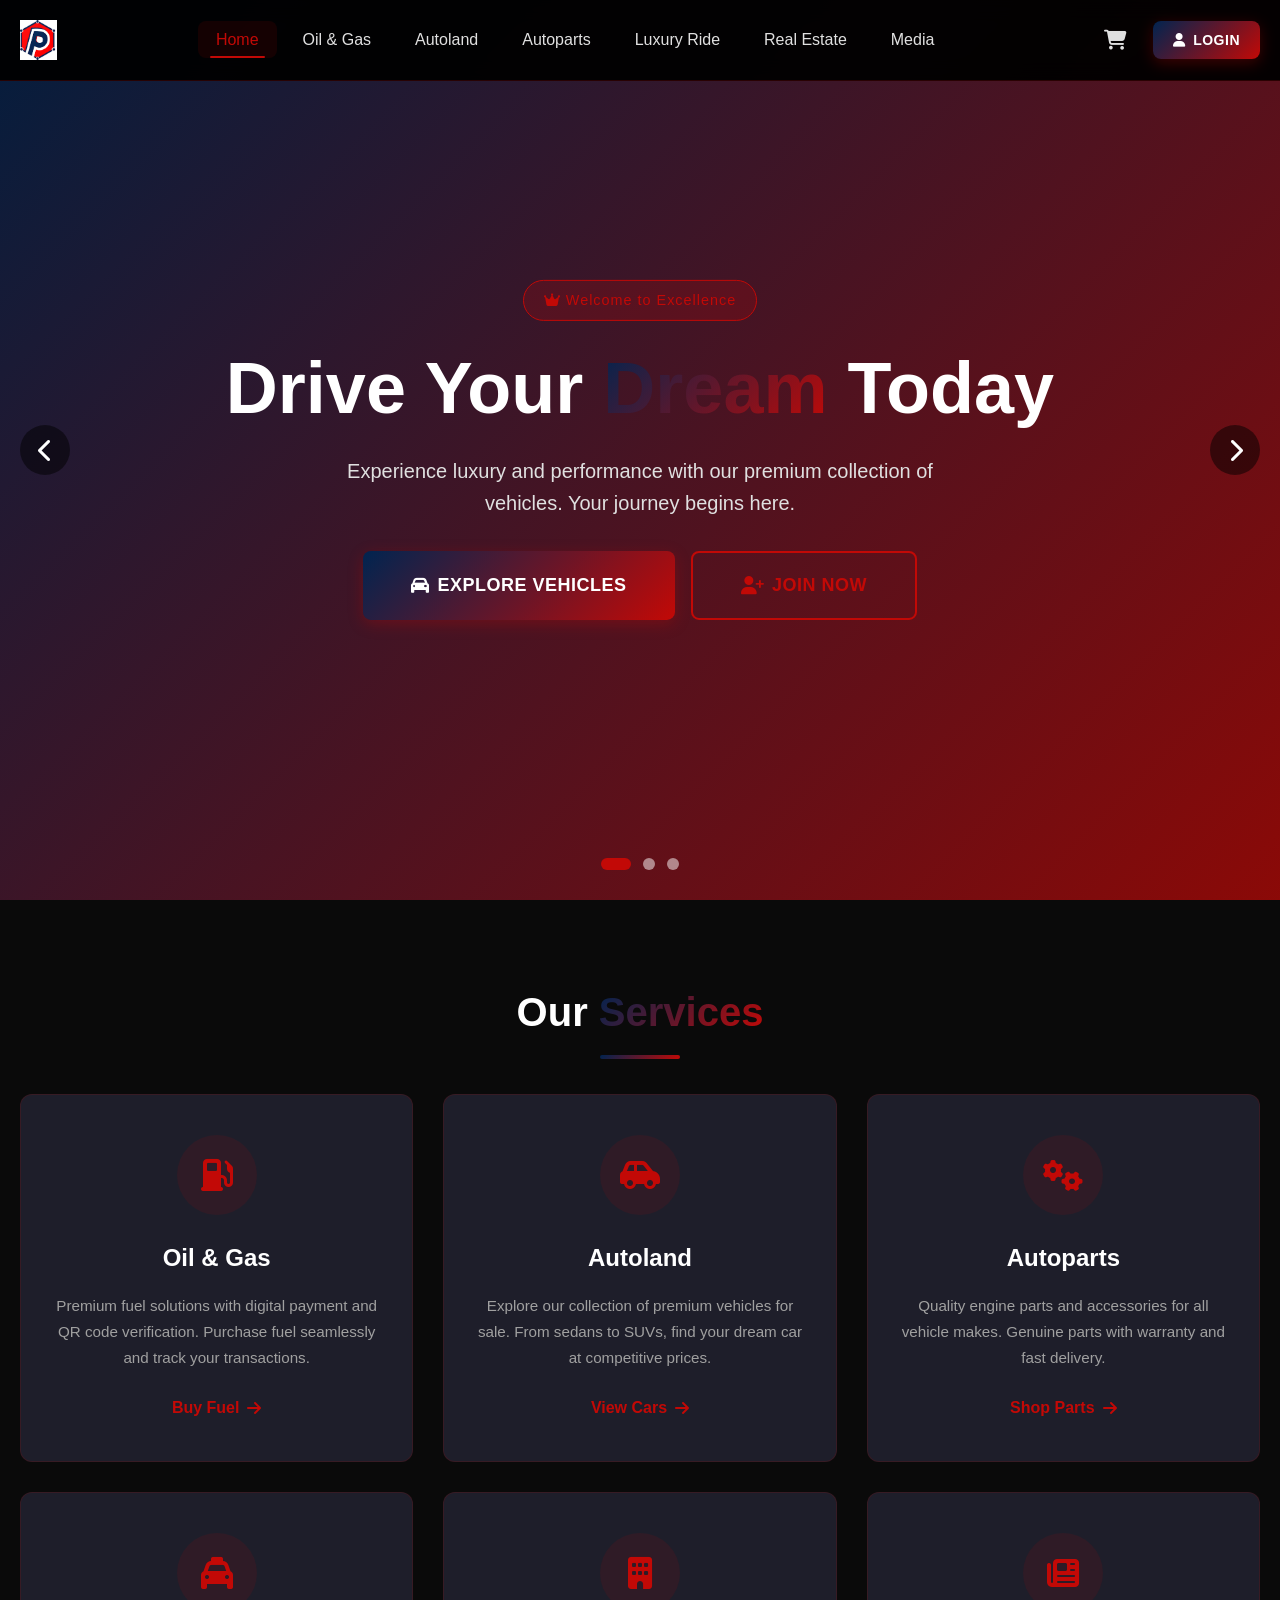
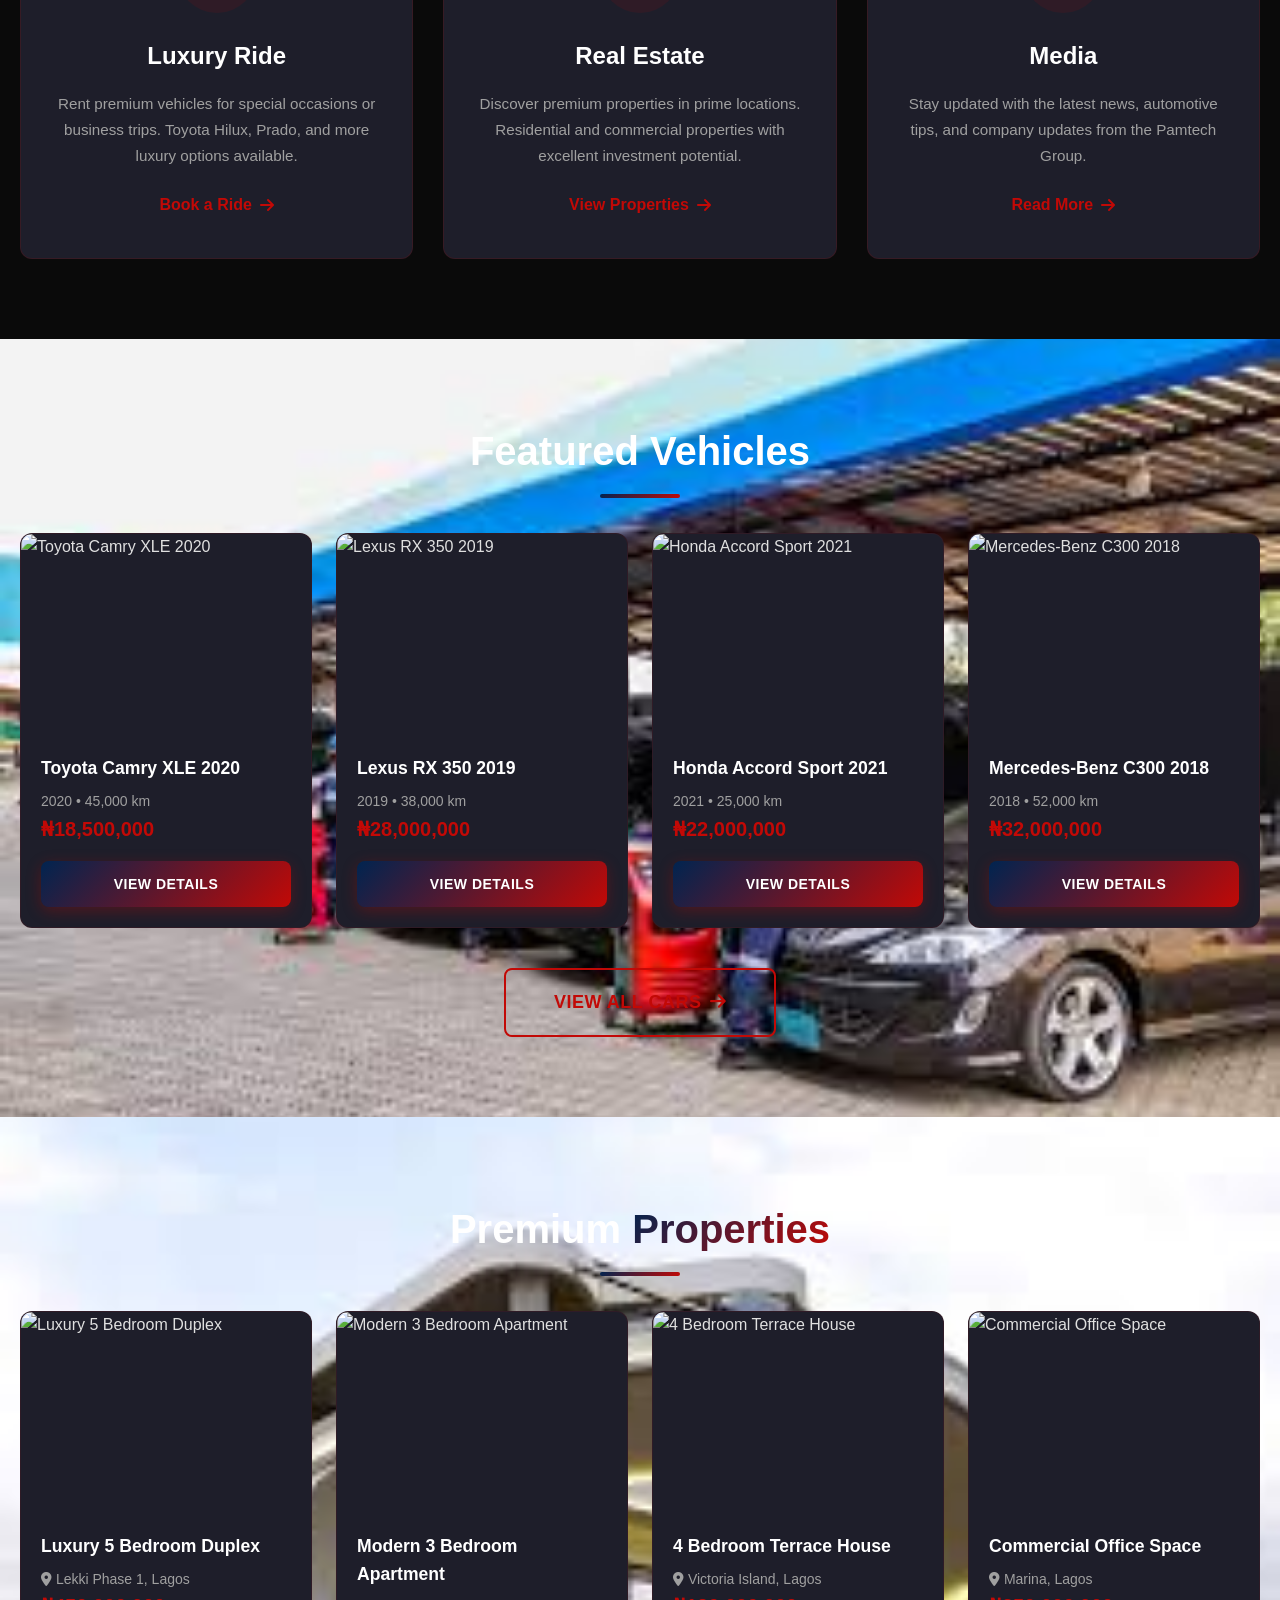
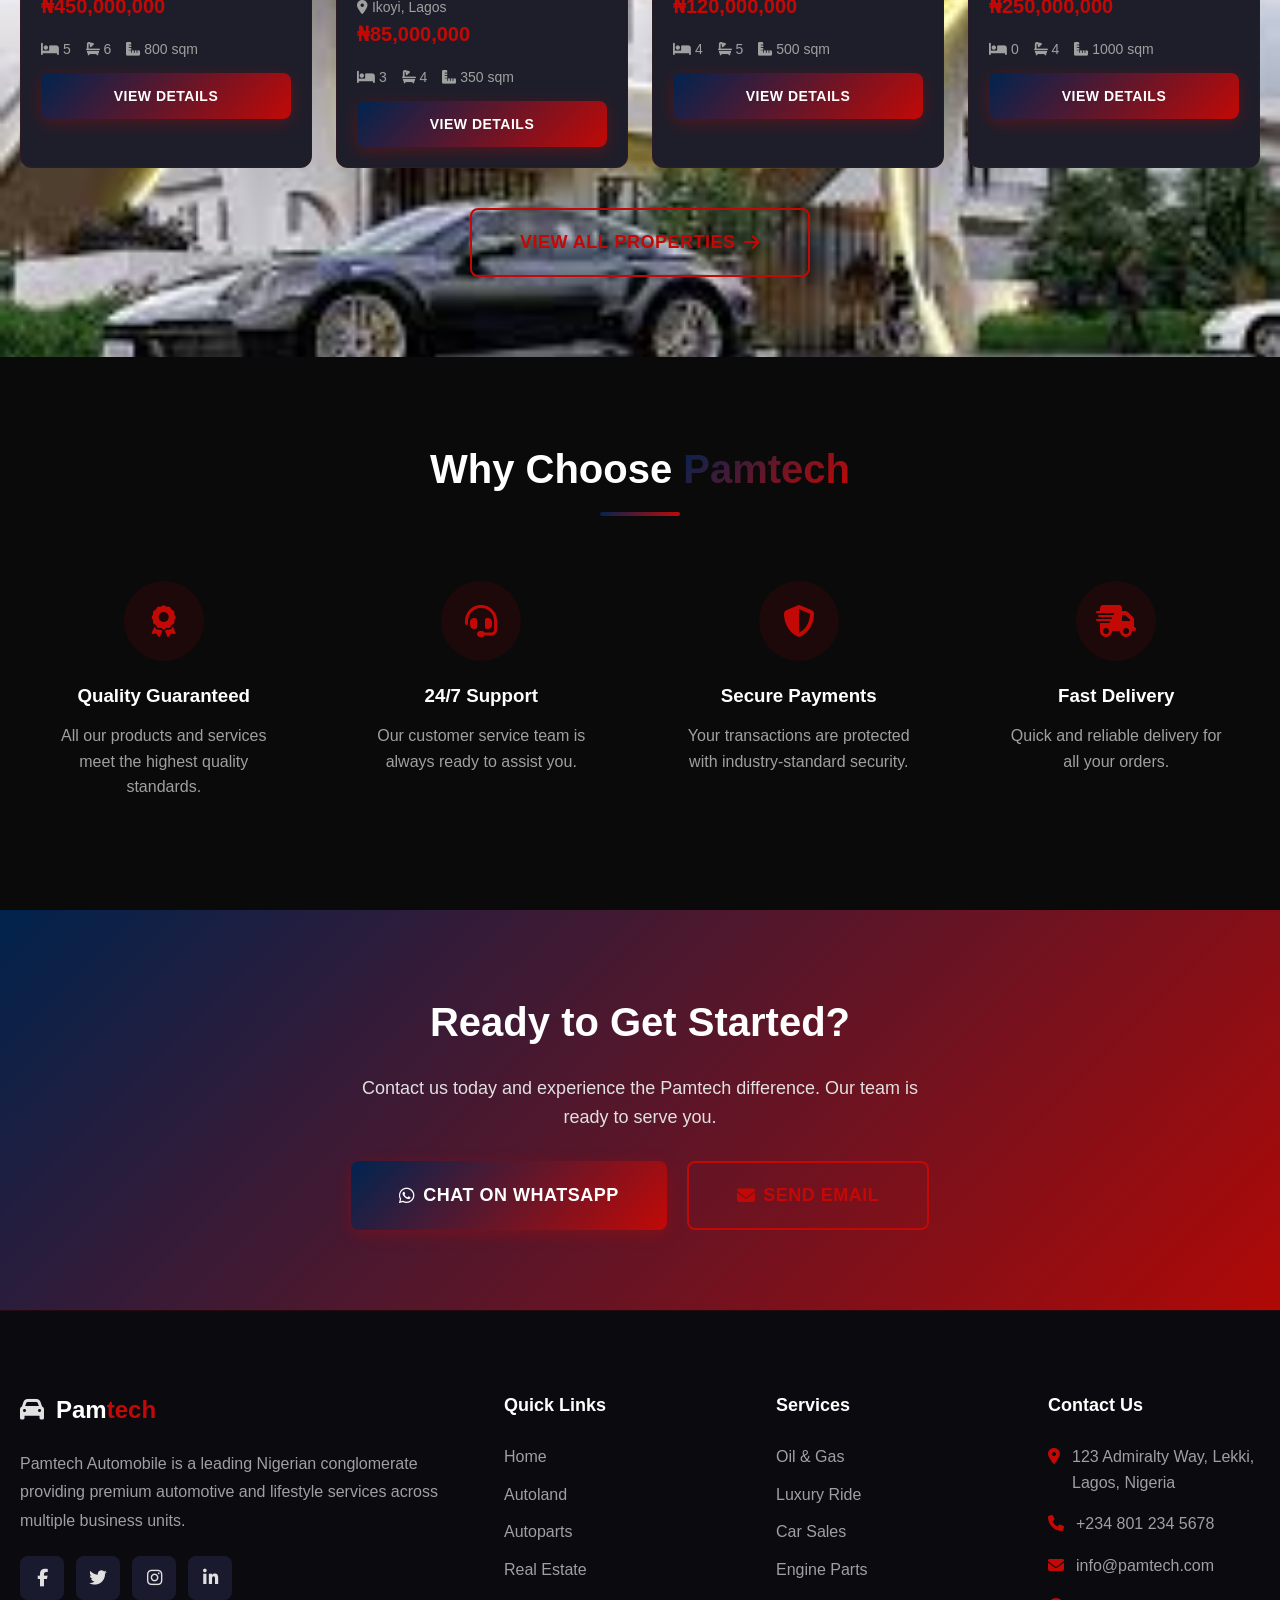
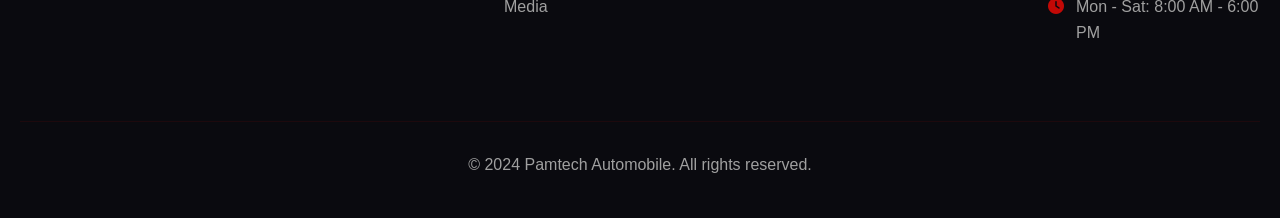
==== commit 9b51b441: "Update index.html" ====
--- a/index.html
+++ b/index.html
@@ -1236,7 +1236,6 @@
                 <div class="logo-icon">
                     <img src="/img/download (3).png" alt="Pamtech Logo" style="height: 40px; width: auto;">
                 </div>
-                <span class="logo-text">Pam<span>tech</span></span>
             </a>
             <ul class="nav-menu">
                 <li><a href="index.html" class="nav-link active">Home</a></li>
@@ -1270,7 +1269,6 @@
         <div class="drawer-header">
             <div class="drawer-logo">
                 <i class="fas fa-car" style="color: #c20906;"></i>
-                <span>Pam<span>tech</span></span>
             </div>
             <div class="drawer-close" id="drawerCloseBtn">
                 <i class="fas fa-times"></i>
